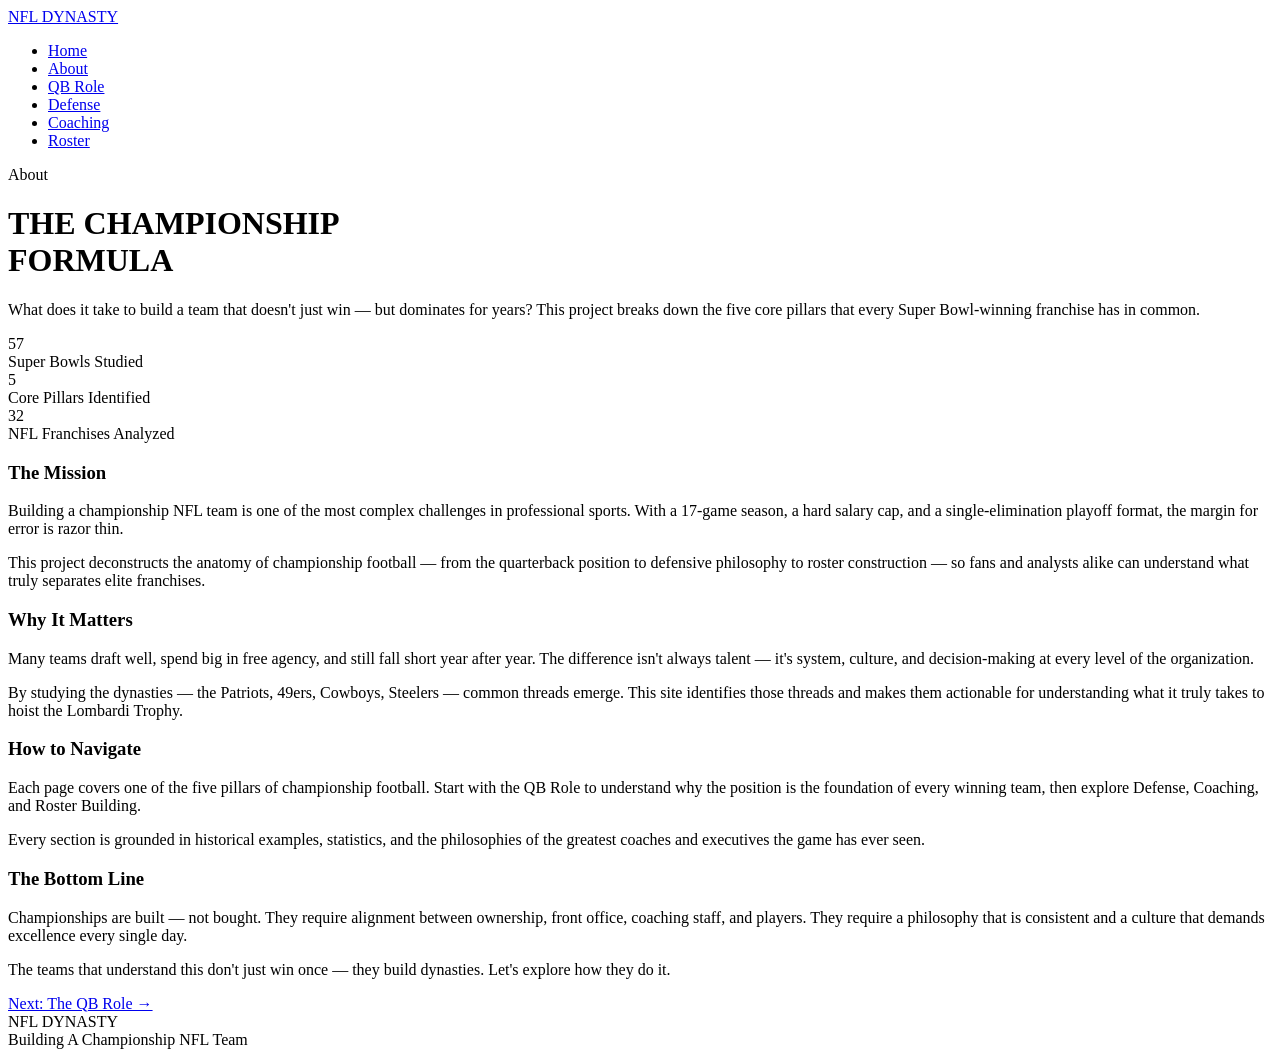
==== about.html @ e595e148 "Rename about (1).html to about.html" ====
<!DOCTYPE html>
<html lang="en">
<head>
<meta charset="UTF-8">
<meta name="viewport" content="width=device-width, initial-scale=1.0">
<title>About – Building A NFL Championship Team</title>
<link rel="stylesheet" href="styles.css">
</head>
<body>

<nav>
  <a class="nav-logo" href="home.html">NFL DYNASTY</a>
  <ul class="nav-links">
    <li><a href="home.html">Home</a></li>
    <li><a href="about.html" class="active">About</a></li>
    <li><a href="qb.html">QB Role</a></li>
    <li><a href="defense.html">Defense</a></li>
    <li><a href="coaching.html">Coaching</a></li>
    <li><a href="roster.html">Roster</a></li>
  </ul>
</nav>

<div class="page">
  <div class="page-hero">
    <p class="page-label">About</p>
    <h1 class="page-title">THE CHAMPIONSHIP<br><span class="gold">FORMULA</span></h1>
    <p class="page-intro">What does it take to build a team that doesn't just win — but dominates for years? This project breaks down the five core pillars that every Super Bowl-winning franchise has in common.</p>
  </div>
  <div class="divider"></div>
  <div class="stat-row">
    <div class="stat-box"><div class="stat-num">57</div><div class="stat-lbl">Super Bowls Studied</div></div>
    <div class="stat-box"><div class="stat-num">5</div><div class="stat-lbl">Core Pillars Identified</div></div>
    <div class="stat-box"><div class="stat-num">32</div><div class="stat-lbl">NFL Franchises Analyzed</div></div>
  </div>
  <div class="two-col">
    <div>
      <h3>The Mission</h3>
      <p>Building a championship NFL team is one of the most complex challenges in professional sports. With a 17-game season, a hard salary cap, and a single-elimination playoff format, the margin for error is razor thin.</p>
      <p>This project deconstructs the anatomy of championship football — from the quarterback position to defensive philosophy to roster construction — so fans and analysts alike can understand what truly separates elite franchises.</p>
    </div>
    <div>
      <h3>Why It Matters</h3>
      <p>Many teams draft well, spend big in free agency, and still fall short year after year. The difference isn't always talent — it's system, culture, and decision-making at every level of the organization.</p>
      <p>By studying the dynasties — the Patriots, 49ers, Cowboys, Steelers — common threads emerge. This site identifies those threads and makes them actionable for understanding what it truly takes to hoist the Lombardi Trophy.</p>
    </div>
    <div>
      <h3>How to Navigate</h3>
      <p>Each page covers one of the five pillars of championship football. Start with the QB Role to understand why the position is the foundation of every winning team, then explore Defense, Coaching, and Roster Building.</p>
      <p>Every section is grounded in historical examples, statistics, and the philosophies of the greatest coaches and executives the game has ever seen.</p>
    </div>
    <div>
      <h3>The Bottom Line</h3>
      <p>Championships are built — not bought. They require alignment between ownership, front office, coaching staff, and players. They require a philosophy that is consistent and a culture that demands excellence every single day.</p>
      <p>The teams that understand this don't just win once — they build dynasties. Let's explore how they do it.</p>
    </div>
  </div>
  <div class="page-footer-nav">
    <a class="nav-btn" href="qb.html">Next: The QB Role →</a>
  </div>
  <footer>
    <div class="footer-logo">NFL DYNASTY</div>
    <div class="footer-text">Building A Championship NFL Team</div>
  </footer>
</div>

</body>
</html>
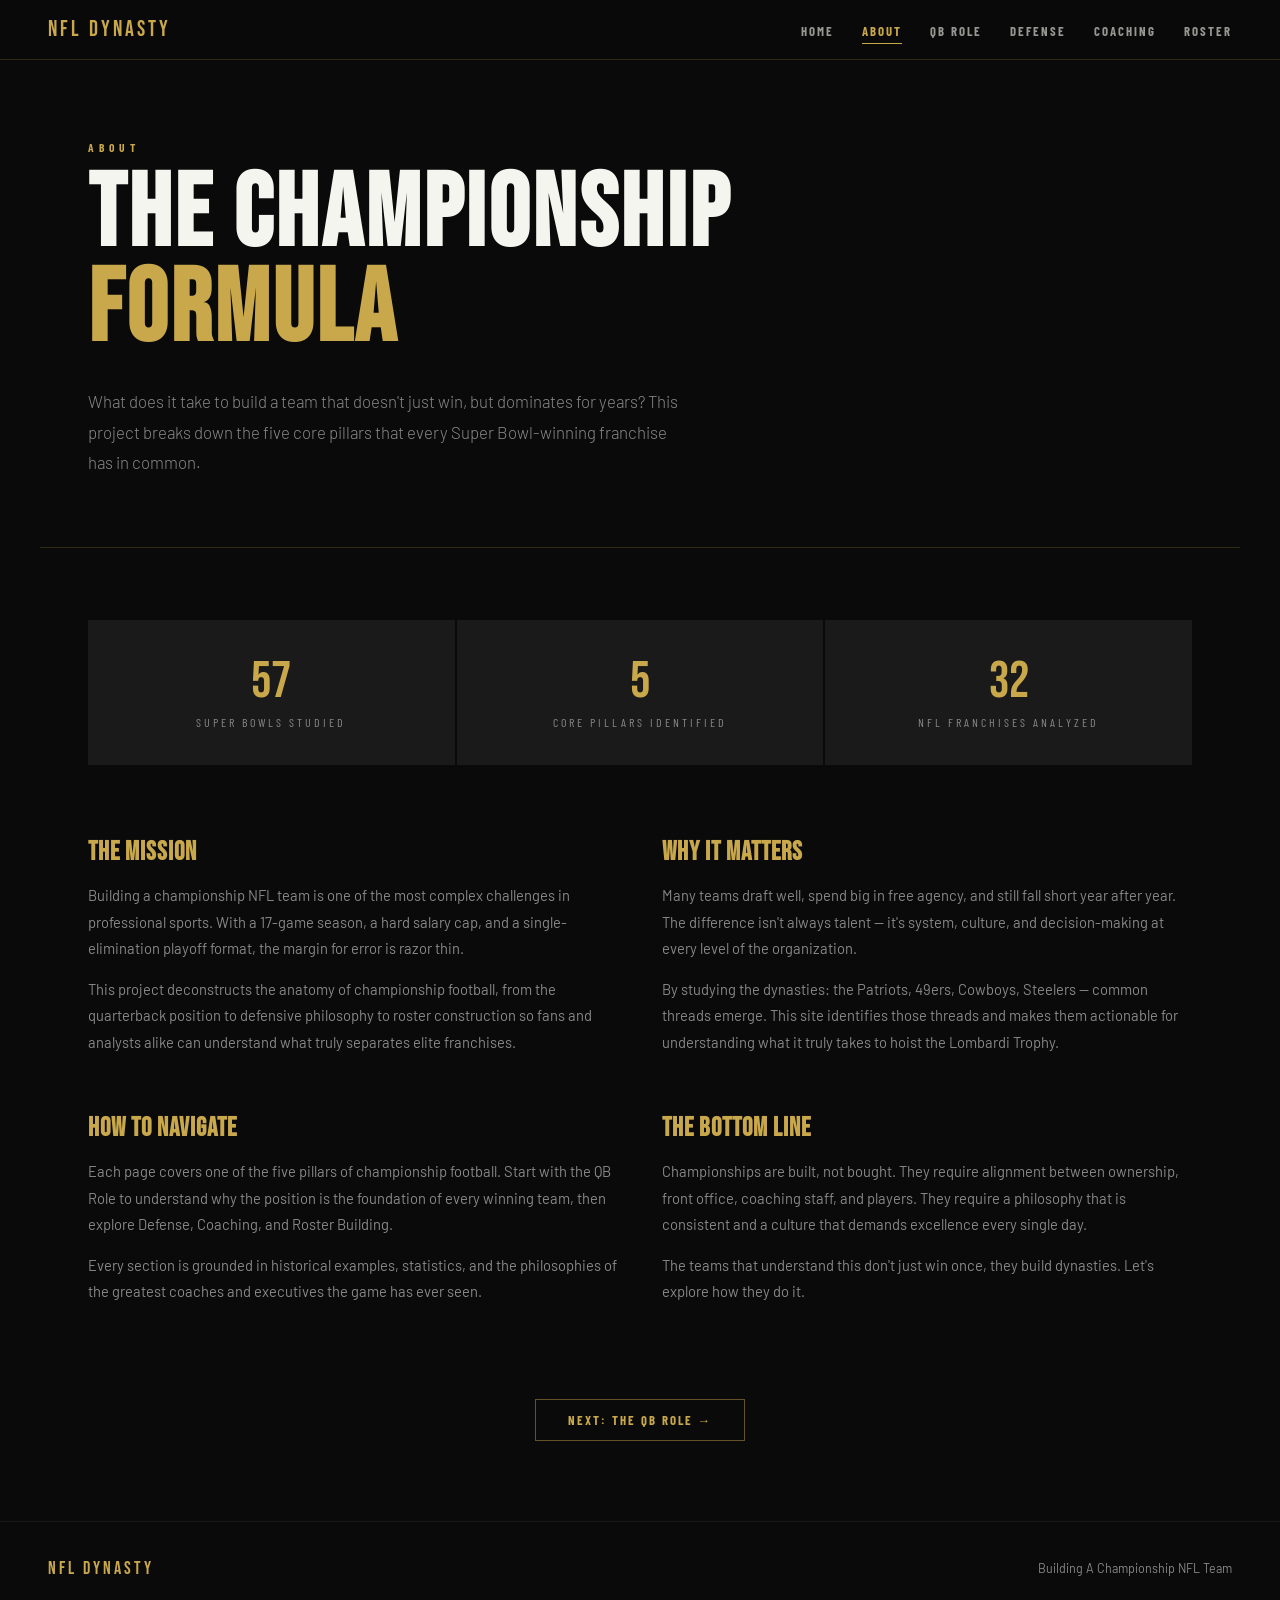
==== commit 1c8a6fc0: "Update about.html" ====
--- a/about.html
+++ b/about.html
@@ -9,9 +9,9 @@
 <body>
 
 <nav>
-  <a class="nav-logo" href="home.html">NFL DYNASTY</a>
+  <a class="nav-logo" href="index.html">NFL DYNASTY</a>
   <ul class="nav-links">
-    <li><a href="home.html">Home</a></li>
+    <li><a href="index.html">Home</a></li>
     <li><a href="about.html" class="active">About</a></li>
     <li><a href="qb.html">QB Role</a></li>
     <li><a href="defense.html">Defense</a></li>
@@ -24,7 +24,7 @@
   <div class="page-hero">
     <p class="page-label">About</p>
     <h1 class="page-title">THE CHAMPIONSHIP<br><span class="gold">FORMULA</span></h1>
-    <p class="page-intro">What does it take to build a team that doesn't just win — but dominates for years? This project breaks down the five core pillars that every Super Bowl-winning franchise has in common.</p>
+    <p class="page-intro">What does it take to build a team that doesn't just win, but dominates for years? This project breaks down the five core pillars that every Super Bowl-winning franchise has in common.</p>
   </div>
   <div class="divider"></div>
   <div class="stat-row">
@@ -36,12 +36,12 @@
     <div>
       <h3>The Mission</h3>
       <p>Building a championship NFL team is one of the most complex challenges in professional sports. With a 17-game season, a hard salary cap, and a single-elimination playoff format, the margin for error is razor thin.</p>
-      <p>This project deconstructs the anatomy of championship football — from the quarterback position to defensive philosophy to roster construction — so fans and analysts alike can understand what truly separates elite franchises.</p>
+      <p>This project deconstructs the anatomy of championship football, from the quarterback position to defensive philosophy to roster construction so fans and analysts alike can understand what truly separates elite franchises.</p>
     </div>
     <div>
       <h3>Why It Matters</h3>
       <p>Many teams draft well, spend big in free agency, and still fall short year after year. The difference isn't always talent — it's system, culture, and decision-making at every level of the organization.</p>
-      <p>By studying the dynasties — the Patriots, 49ers, Cowboys, Steelers — common threads emerge. This site identifies those threads and makes them actionable for understanding what it truly takes to hoist the Lombardi Trophy.</p>
+      <p>By studying the dynasties: the Patriots, 49ers, Cowboys, Steelers — common threads emerge. This site identifies those threads and makes them actionable for understanding what it truly takes to hoist the Lombardi Trophy.</p>
     </div>
     <div>
       <h3>How to Navigate</h3>
@@ -50,8 +50,8 @@
     </div>
     <div>
       <h3>The Bottom Line</h3>
-      <p>Championships are built — not bought. They require alignment between ownership, front office, coaching staff, and players. They require a philosophy that is consistent and a culture that demands excellence every single day.</p>
-      <p>The teams that understand this don't just win once — they build dynasties. Let's explore how they do it.</p>
+      <p>Championships are built, not bought. They require alignment between ownership, front office, coaching staff, and players. They require a philosophy that is consistent and a culture that demands excellence every single day.</p>
+      <p>The teams that understand this don't just win once, they build dynasties. Let's explore how they do it.</p>
     </div>
   </div>
   <div class="page-footer-nav">
--- a/styles.css
+++ b/styles.css
@@ -0,0 +1,258 @@
+@import url('https://fonts.googleapis.com/css2?family=Bebas+Neue&family=Barlow+Condensed:wght@400;600;700;900&family=Barlow:wght@300;400;500&display=swap');
+
+:root {
+  --gold: #C9A84C;
+  --gold-light: #F0C060;
+  --dark: #0a0a0a;
+  --dark2: #111111;
+  --dark3: #1a1a1a;
+  --white: #f5f5f0;
+  --gray: #888;
+}
+*, *::before, *::after { margin: 0; padding: 0; box-sizing: border-box; }
+html { scroll-behavior: smooth; }
+body {
+  background: var(--dark);
+  color: var(--white);
+  font-family: 'Barlow', sans-serif;
+  overflow-x: hidden;
+}
+
+
+nav {
+  position: fixed; top: 0; width: 100%; z-index: 200;
+  display: flex; align-items: center; justify-content: space-between;
+  padding: 16px 48px;
+  background: rgba(10,10,10,0.95);
+  backdrop-filter: blur(14px);
+  border-bottom: 1px solid rgba(201,168,76,0.2);
+}
+.nav-logo {
+  font-family: 'Bebas Neue', sans-serif;
+  font-size: 1.4rem; color: var(--gold);
+  letter-spacing: 3px; cursor: pointer; border: none; background: none;
+  text-decoration: none;
+}
+.nav-links { display: flex; gap: 28px; list-style: none; }
+.nav-links a {
+  font-family: 'Barlow Condensed', sans-serif;
+  font-size: 0.8rem; font-weight: 700;
+  letter-spacing: 2px; text-transform: uppercase;
+  color: var(--white); background: none; border: none;
+  cursor: pointer; opacity: 0.6; transition: opacity 0.2s, color 0.2s;
+  padding: 4px 0; text-decoration: none;
+}
+.nav-links a:hover { opacity: 1; color: var(--gold); }
+.nav-links a.active { opacity: 1; color: var(--gold); border-bottom: 1px solid var(--gold); }
+
+
+.page { min-height: 100vh; animation: fadeIn 0.4s ease; }
+@keyframes fadeIn { from { opacity: 0; transform: translateY(12px); } to { opacity: 1; transform: translateY(0); } }
+
+.page-hero { padding: 140px 48px 70px; max-width: 1200px; margin: 0 auto; }
+.page-label {
+  font-family: 'Barlow Condensed', sans-serif; font-size: 0.72rem;
+  font-weight: 700; letter-spacing: 5px; text-transform: uppercase;
+  color: var(--gold); margin-bottom: 14px;
+}
+.page-title {
+  font-family: 'Bebas Neue', sans-serif;
+  font-size: clamp(3.5rem, 8vw, 7rem);
+  letter-spacing: 3px; line-height: 0.93; margin-bottom: 28px;
+}
+.page-intro {
+  font-size: 1.05rem; font-weight: 300; color: var(--gray);
+  line-height: 1.8; max-width: 600px;
+}
+.gold { color: var(--gold); }
+.divider { height: 1px; background: rgba(201,168,76,0.2); max-width: 1200px; margin: 0 auto 72px; }
+.section { max-width: 1200px; margin: 0 auto; padding: 0 48px 80px; }
+.section-title {
+  font-family: 'Bebas Neue', sans-serif; font-size: 2.4rem;
+  letter-spacing: 2px; margin-bottom: 36px;
+}
+.nav-btn {
+  display: inline-block; padding: 12px 32px;
+  border: 1px solid rgba(201,168,76,0.45); color: var(--gold);
+  font-family: 'Barlow Condensed', sans-serif; font-size: 0.8rem;
+  font-weight: 700; letter-spacing: 2px; text-transform: uppercase;
+  cursor: pointer; background: none; transition: background 0.2s;
+  text-decoration: none;
+}
+.nav-btn:hover { background: rgba(201,168,76,0.1); }
+.btn-primary {
+  display: inline-block; padding: 14px 36px; background: var(--gold);
+  color: var(--dark); font-family: 'Barlow Condensed', sans-serif;
+  font-size: 0.85rem; font-weight: 700; letter-spacing: 3px;
+  text-transform: uppercase; cursor: pointer; border: none;
+  transition: background 0.2s, transform 0.2s; text-decoration: none;
+}
+.btn-primary:hover { background: var(--gold-light); transform: translateY(-2px); }
+.btn-outline {
+  display: inline-block; padding: 14px 36px;
+  border: 1px solid rgba(201,168,76,0.5); color: var(--gold);
+  font-family: 'Barlow Condensed', sans-serif; font-size: 0.85rem;
+  font-weight: 700; letter-spacing: 3px; text-transform: uppercase;
+  cursor: pointer; background: none; transition: border-color 0.2s, background 0.2s;
+  text-decoration: none;
+}
+.btn-outline:hover { border-color: var(--gold); background: rgba(201,168,76,0.08); }
+.page-footer-nav { text-align: center; padding-bottom: 80px; }
+
+
+footer {
+  border-top: 1px solid rgba(255,255,255,0.06);
+  padding: 36px 48px;
+  display: flex; justify-content: space-between; align-items: center;
+}
+.footer-logo { font-family: 'Bebas Neue', sans-serif; font-size: 1.1rem; color: var(--gold); letter-spacing: 3px; }
+.footer-text { font-size: 0.78rem; color: var(--gray); }
+
+
+.hero {
+  height: 100vh; display: flex; flex-direction: column;
+  align-items: center; justify-content: center;
+  position: relative; overflow: hidden;
+}
+.hero-bg {
+  position: absolute; inset: 0;
+  background:
+    radial-gradient(ellipse at 20% 50%, rgba(201,168,76,0.13) 0%, transparent 60%),
+    radial-gradient(ellipse at 80% 30%, rgba(201,168,76,0.07) 0%, transparent 50%),
+    linear-gradient(180deg, #0a0a0a 0%, #111 50%, #0a0a0a 100%);
+}
+.hero-lines {
+  position: absolute; inset: 0; opacity: 0.05;
+  background-image:
+    repeating-linear-gradient(0deg, transparent, transparent 60px, var(--gold) 60px, var(--gold) 61px),
+    repeating-linear-gradient(90deg, transparent, transparent 60px, var(--gold) 60px, var(--gold) 61px);
+}
+.hero-content { position: relative; text-align: center; z-index: 2; padding: 0 24px; }
+.hero-eyebrow {
+  font-family: 'Barlow Condensed', sans-serif; font-size: 0.78rem;
+  font-weight: 700; letter-spacing: 6px; text-transform: uppercase;
+  color: var(--gold); margin-bottom: 20px;
+  animation: fadeUp 0.8s 0.2s both;
+}
+.hero-title {
+  font-family: 'Bebas Neue', sans-serif;
+  font-size: clamp(4.5rem, 11vw, 10rem);
+  line-height: 0.88; letter-spacing: 4px; color: var(--white);
+  animation: fadeUp 0.8s 0.4s both;
+}
+.hero-sub {
+  font-size: 1.05rem; font-weight: 300; color: var(--gray);
+  margin-top: 24px; max-width: 500px; line-height: 1.7;
+  animation: fadeUp 0.8s 0.6s both; margin-left: auto; margin-right: auto;
+}
+.hero-cta {
+  margin-top: 44px; display: flex; gap: 14px; justify-content: center;
+  animation: fadeUp 0.8s 0.8s both;
+}
+.pillars-wrap { background: var(--dark2); padding: 80px 48px; }
+.pillars-inner { max-width: 1200px; margin: 0 auto; }
+.pillars-grid { display: grid; grid-template-columns: repeat(auto-fit, minmax(280px, 1fr)); gap: 2px; }
+.pillar-card {
+  background: var(--dark3); padding: 44px 32px;
+  cursor: pointer; position: relative; overflow: hidden;
+  transition: background 0.3s; border: none; color: var(--white);
+  text-align: left; text-decoration: none; display: block;
+}
+.pillar-card::after {
+  content: ''; position: absolute; bottom: 0; left: 0;
+  width: 100%; height: 2px; background: var(--gold);
+  transform: scaleX(0); transform-origin: left; transition: transform 0.3s;
+}
+.pillar-card:hover { background: #202020; }
+.pillar-card:hover::after { transform: scaleX(1); }
+.pillar-num { font-family: 'Bebas Neue', sans-serif; font-size: 3.5rem; color: rgba(201,168,76,0.15); line-height: 1; margin-bottom: 12px; }
+.pillar-name { font-family: 'Bebas Neue', sans-serif; font-size: 1.6rem; letter-spacing: 1px; margin-bottom: 10px; }
+.pillar-desc { font-size: 0.88rem; color: var(--gray); line-height: 1.7; }
+.pillar-arrow { margin-top: 20px; font-size: 1.1rem; color: var(--gold); display: inline-block; transition: transform 0.2s; }
+.pillar-card:hover .pillar-arrow { transform: translateX(6px); }
+.quote-banner { background: var(--gold); padding: 56px 48px; text-align: center; }
+.quote-text { font-family: 'Bebas Neue', sans-serif; font-size: clamp(1.6rem, 3.5vw, 2.8rem); letter-spacing: 2px; color: var(--dark); max-width: 860px; margin: 0 auto; }
+.quote-attr { font-family: 'Barlow Condensed', sans-serif; font-size: 0.78rem; letter-spacing: 3px; text-transform: uppercase; color: rgba(10,10,10,0.55); margin-top: 14px; }
+
+
+.stat-row { display: grid; grid-template-columns: repeat(3,1fr); gap: 2px; padding: 0 48px 72px; max-width: 1200px; margin: 0 auto; }
+.stat-box { background: var(--dark3); padding: 36px 28px; text-align: center; }
+.stat-num { font-family: 'Bebas Neue', sans-serif; font-size: 3.2rem; color: var(--gold); line-height: 1; }
+.stat-lbl { font-family: 'Barlow Condensed', sans-serif; font-size: 0.75rem; letter-spacing: 3px; text-transform: uppercase; color: var(--gray); margin-top: 8px; }
+.two-col { display: grid; grid-template-columns: 1fr 1fr; gap: 44px; max-width: 1200px; margin: 0 auto; padding: 0 48px 80px; }
+.two-col h3 { font-family: 'Bebas Neue', sans-serif; font-size: 1.6rem; letter-spacing: 1px; color: var(--gold); margin-bottom: 14px; }
+.two-col p { font-size: 0.92rem; color: var(--gray); line-height: 1.8; margin-bottom: 14px; }
+
+
+.traits-grid { display: grid; grid-template-columns: repeat(auto-fit, minmax(250px,1fr)); gap: 2px; }
+.trait-card { background: var(--dark3); padding: 32px 26px; border-left: 3px solid var(--gold); }
+.trait-title { font-family: 'Bebas Neue', sans-serif; font-size: 1.3rem; letter-spacing: 1px; color: var(--gold); margin-bottom: 10px; }
+.trait-desc { font-size: 0.88rem; color: var(--gray); line-height: 1.7; }
+.pull-quote { background: var(--dark3); border-left: 4px solid var(--gold); padding: 36px 48px 36px 56px; max-width: 1200px; margin: 0 auto 72px; }
+.pull-quote p { font-family: 'Bebas Neue', sans-serif; font-size: clamp(1.4rem,2.5vw,2rem); letter-spacing: 1px; line-height: 1.3; }
+.pull-quote cite { display: block; font-family: 'Barlow Condensed', sans-serif; font-size: 0.75rem; letter-spacing: 3px; text-transform: uppercase; color: var(--gold); margin-top: 14px; font-style: normal; }
+.legend-list { display: flex; flex-direction: column; gap: 2px; }
+.legend-row { display: grid; grid-template-columns: 56px 1fr 1fr 90px; align-items: center; gap: 20px; padding: 22px 26px; background: var(--dark3); transition: background 0.2s; }
+.legend-row:hover { background: #202020; }
+.legend-num { font-family: 'Bebas Neue', sans-serif; font-size: 1.8rem; color: rgba(201,168,76,0.28); }
+.legend-name { font-family: 'Barlow Condensed', sans-serif; font-size: 1.1rem; font-weight: 700; letter-spacing: 1px; }
+.legend-team { font-size: 0.82rem; color: var(--gray); }
+.legend-rings { font-family: 'Bebas Neue', sans-serif; font-size: 1rem; color: var(--gold); text-align: right; }
+
+
+.def-grid { display: grid; grid-template-columns: repeat(3,1fr); gap: 2px; }
+.def-card { background: var(--dark3); padding: 36px 26px; }
+.def-icon { font-size: 2rem; margin-bottom: 14px; }
+.def-title { font-family: 'Bebas Neue', sans-serif; font-size: 1.3rem; letter-spacing: 1px; color: var(--gold); margin-bottom: 10px; }
+.def-desc { font-size: 0.88rem; color: var(--gray); line-height: 1.7; }
+.dynasty-cards { display: grid; grid-template-columns: repeat(auto-fit, minmax(270px,1fr)); gap: 2px; }
+.dynasty-card { background: var(--dark); padding: 32px 26px; border-top: 3px solid var(--gold); }
+.dynasty-era { font-family: 'Barlow Condensed', sans-serif; font-size: 0.72rem; letter-spacing: 3px; text-transform: uppercase; color: var(--gold); margin-bottom: 6px; }
+.dynasty-name { font-family: 'Bebas Neue', sans-serif; font-size: 1.5rem; letter-spacing: 1px; margin-bottom: 10px; }
+.dynasty-desc { font-size: 0.87rem; color: var(--gray); line-height: 1.7; }
+.dark-bg-section { background: var(--dark3); padding: 72px 48px; margin-bottom: 72px; }
+.dark-bg-section .section-title { max-width: 1200px; margin: 0 auto 36px; }
+.dark-bg-section .dynasty-cards { max-width: 1200px; margin: 0 auto; }
+
+
+.coaches-grid { display: grid; grid-template-columns: repeat(auto-fit, minmax(320px,1fr)); gap: 2px; }
+.coach-card { background: var(--dark3); padding: 36px 30px; position: relative; overflow: hidden; }
+.coach-card::after { content: ''; position: absolute; top: 0; right: 0; width: 4px; height: 100%; background: var(--gold); }
+.coach-wins { font-family: 'Bebas Neue', sans-serif; font-size: 2.8rem; color: rgba(201,168,76,0.18); line-height: 1; margin-bottom: 10px; }
+.coach-name { font-family: 'Bebas Neue', sans-serif; font-size: 1.6rem; letter-spacing: 1px; margin-bottom: 4px; }
+.coach-team { font-family: 'Barlow Condensed', sans-serif; font-size: 0.75rem; letter-spacing: 2px; text-transform: uppercase; color: var(--gold); margin-bottom: 14px; }
+.coach-bio { font-size: 0.88rem; color: var(--gray); line-height: 1.7; }
+.principle-list { display: flex; flex-direction: column; gap: 2px; }
+.principle-item { display: grid; grid-template-columns: 70px 1fr; gap: 28px; align-items: start; background: var(--dark3); padding: 28px 24px; transition: background 0.2s; }
+.principle-item:hover { background: #202020; }
+.principle-num { font-family: 'Bebas Neue', sans-serif; font-size: 2.2rem; color: rgba(201,168,76,0.28); line-height: 1; }
+.principle-title { font-family: 'Bebas Neue', sans-serif; font-size: 1.3rem; letter-spacing: 1px; color: var(--gold); margin-bottom: 7px; }
+.principle-text { font-size: 0.88rem; color: var(--gray); line-height: 1.7; }
+.quote-gold { background: var(--gold); padding: 56px 48px; text-align: center; margin-bottom: 72px; }
+.quote-gold p { font-family: 'Bebas Neue', sans-serif; font-size: clamp(1.6rem,3.5vw,2.8rem); letter-spacing: 2px; color: var(--dark); max-width: 860px; margin: 0 auto; }
+.quote-gold cite { display: block; font-family: 'Barlow Condensed', sans-serif; font-size: 0.75rem; letter-spacing: 3px; text-transform: uppercase; color: rgba(10,10,10,0.55); margin-top: 14px; font-style: normal; }
+
+
+.roster-paths { display: grid; grid-template-columns: repeat(3,1fr); gap: 2px; }
+.path-card { background: var(--dark3); padding: 44px 28px; text-align: center; }
+.path-icon { font-size: 2.2rem; margin-bottom: 16px; }
+.path-title { font-family: 'Bebas Neue', sans-serif; font-size: 1.6rem; letter-spacing: 1px; color: var(--gold); margin-bottom: 14px; }
+.path-desc { font-size: 0.88rem; color: var(--gray); line-height: 1.7; }
+.cap-table { width: 100%; border-collapse: collapse; }
+.cap-table th { font-family: 'Barlow Condensed', sans-serif; font-size: 0.72rem; letter-spacing: 3px; text-transform: uppercase; color: var(--gold); text-align: left; padding: 14px 18px; border-bottom: 1px solid rgba(201,168,76,0.3); }
+.cap-table td { padding: 18px; border-bottom: 1px solid rgba(255,255,255,0.05); font-size: 0.88rem; color: var(--gray); }
+.cap-table tr:hover td { background: var(--dark3); }
+.cap-table td:first-child { font-family: 'Barlow Condensed', sans-serif; font-weight: 700; color: var(--white); font-size: 0.95rem; }
+.bar-wrap { background: rgba(255,255,255,0.08); height: 5px; border-radius: 3px; min-width: 100px; }
+.bar { height: 5px; border-radius: 3px; background: var(--gold); }
+.draft-rounds { display: grid; grid-template-columns: repeat(auto-fit, minmax(190px,1fr)); gap: 2px; }
+.round-card { background: var(--dark); padding: 28px 22px; border-bottom: 3px solid transparent; transition: border-color 0.25s; }
+.round-card:hover { border-color: var(--gold); }
+.round-label { font-family: 'Bebas Neue', sans-serif; font-size: 0.95rem; letter-spacing: 2px; color: var(--gold); margin-bottom: 7px; }
+.round-title { font-family: 'Bebas Neue', sans-serif; font-size: 1.3rem; letter-spacing: 1px; margin-bottom: 8px; }
+.round-desc { font-size: 0.84rem; color: var(--gray); line-height: 1.6; }
+
+@keyframes fadeUp {
+  from { opacity: 0; transform: translateY(20px); }
+  to { opacity: 1; transform: translateY(0); }
+}
